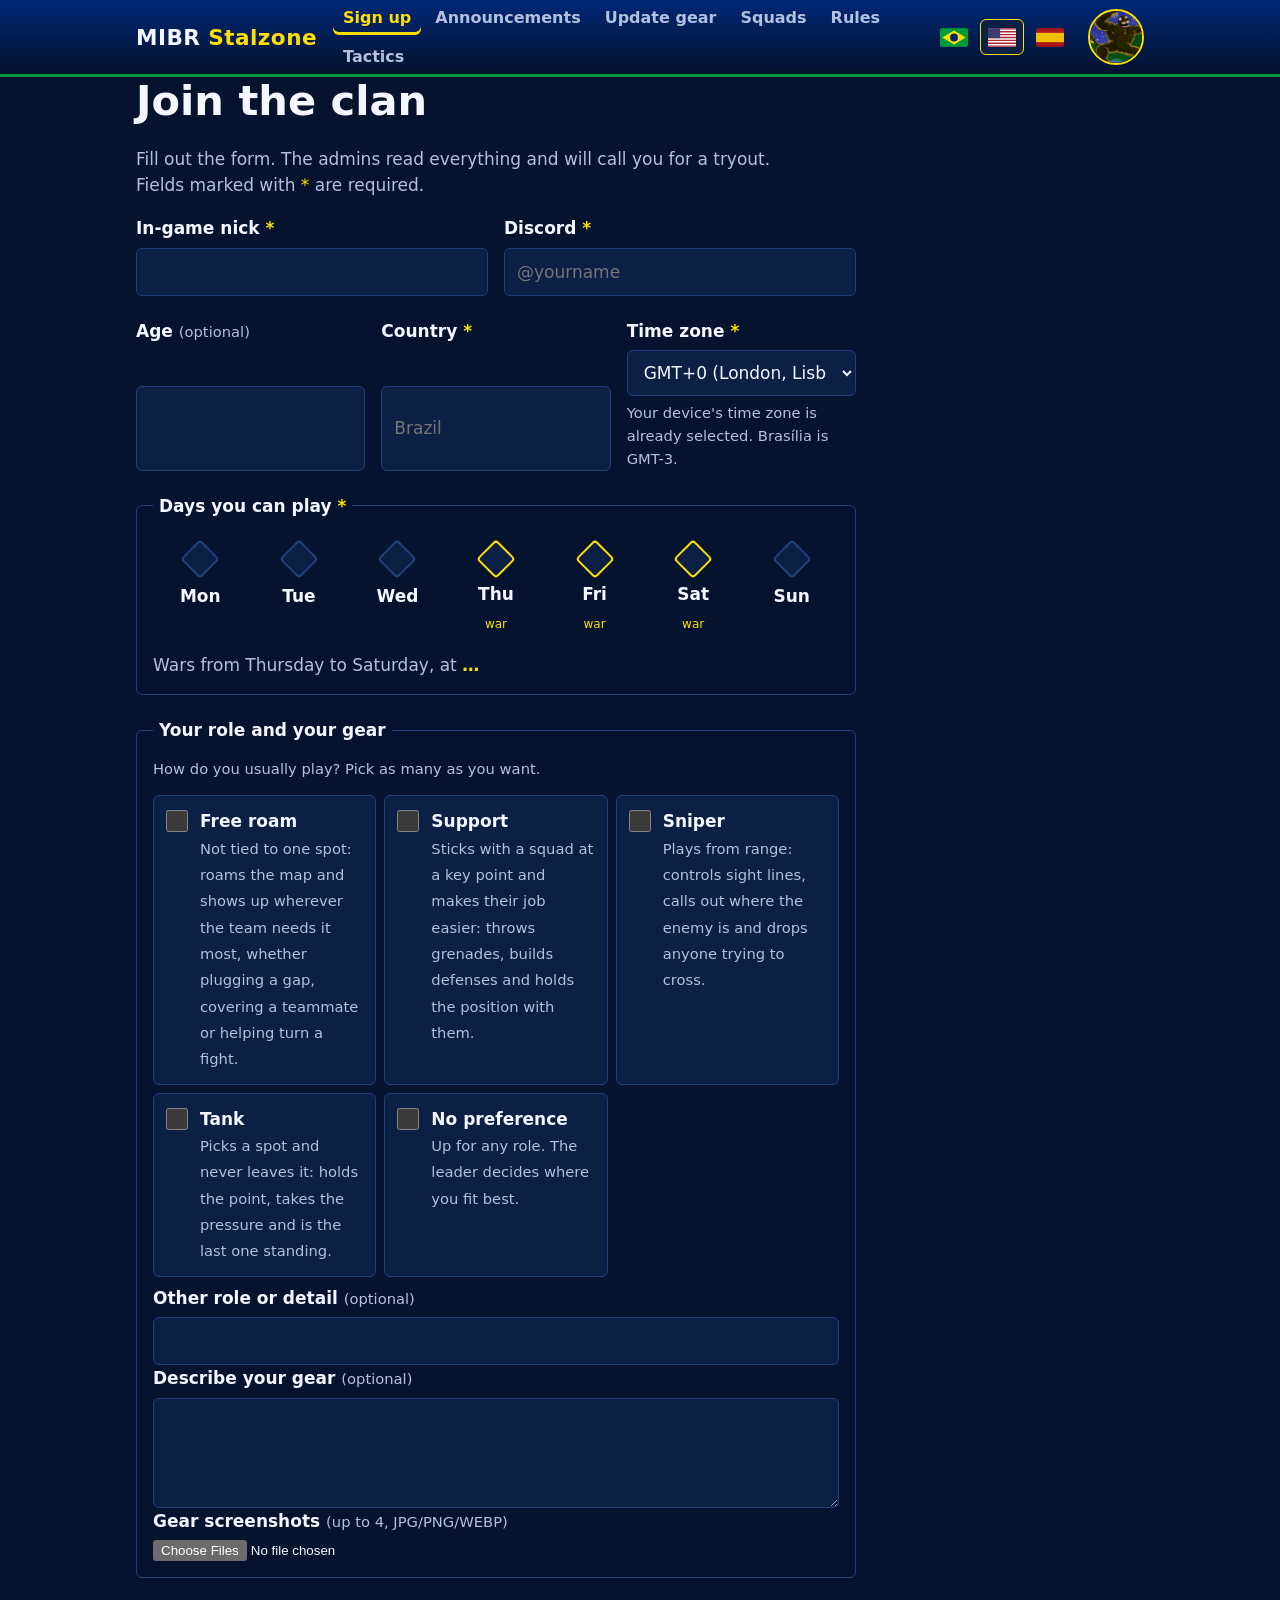
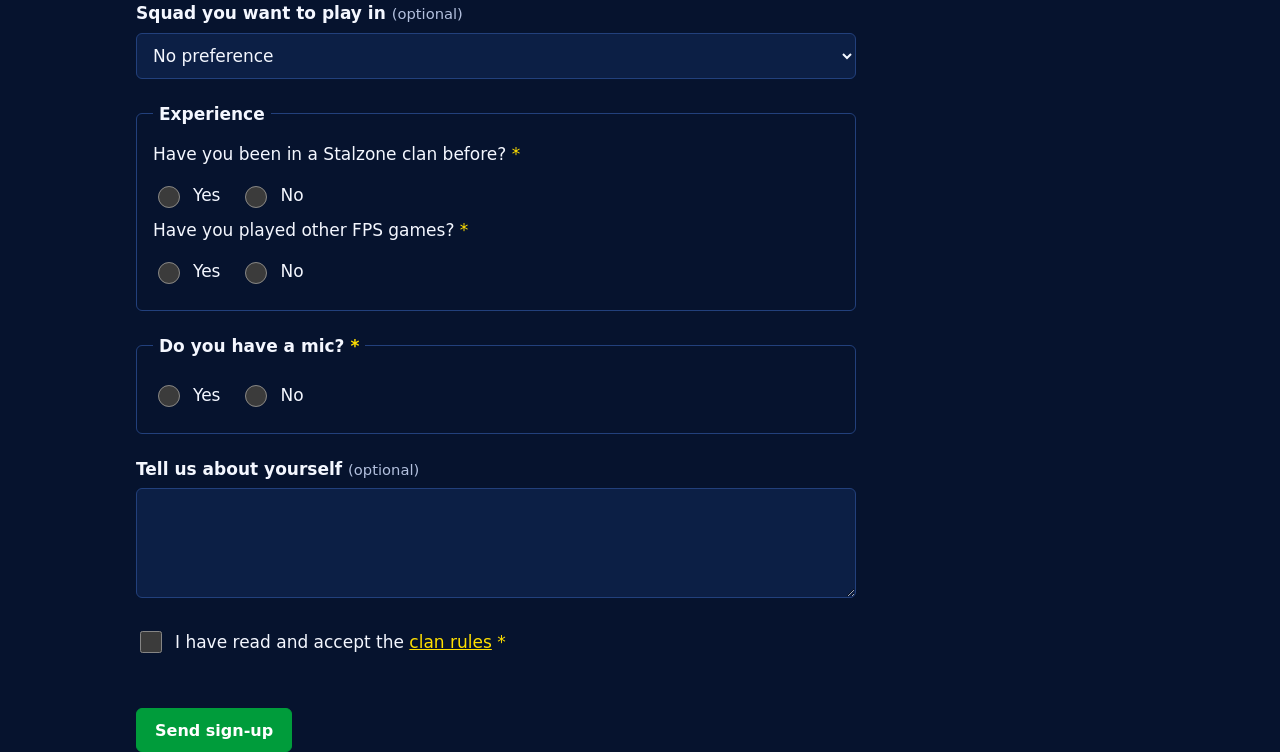
==== site/index.html @ ada72204 "MIBR-Stalzone Site Stalzone" ====
<!doctype html>
<html lang="pt-BR">
<head>
  <meta charset="utf-8">
  <meta name="viewport" content="width=device-width, initial-scale=1">
  <meta http-equiv="Content-Security-Policy" content="default-src 'self'; script-src 'self' https://challenges.cloudflare.com; frame-src https://challenges.cloudflare.com; connect-src 'self' https: http://localhost:8787; img-src 'self' blob: data: https: http://localhost:8787; style-src 'self' 'unsafe-inline' https://fonts.googleapis.com; font-src https://fonts.gstatic.com; object-src 'none'; base-uri 'self'; form-action 'self'">
  <title>Clã MIBR | Stalzone</title>
  <meta name="description" content="Registro, squads, regras e táticas do clã MIBR no Stalzone.">
  <link rel="icon" href="logo.png">
  <link rel="preconnect" href="https://fonts.googleapis.com">
  <link rel="preconnect" href="https://fonts.gstatic.com" crossorigin>
  <link rel="stylesheet" href="https://fonts.googleapis.com/css2?family=Barlow:wght@400;600&family=Chakra+Petch:wght@600;700&display=swap">
  <link rel="stylesheet" href="style.css">
  <script src="config.js"></script>
  <script src="i18n.js" defer></script>
  <script src="app.js" defer></script>
</head>
<body>
  <header class="top">
    <div class="wrap">
      <a class="brand" href="#registro">MIBR <span>Stalzone</span></a>
      <nav aria-label="Páginas">
        <a href="#registro">Registro</a>
        <a href="#avisos">Avisos</a>
        <a href="#gear">Atualizar gear</a>
        <a href="#squads">Squads</a>
        <a href="#regras">Regras</a>
        <a href="#taticas">Táticas</a>
      </nav>
      <div class="langs" role="group" aria-label="Idioma">
        <button type="button" data-lang="pt" aria-label="Português" title="Português"><svg viewBox="0 0 30 20" aria-hidden="true"><rect width="30" height="20" fill="#009C3B"/><path d="M15 2.5 27.5 10 15 17.5 2.5 10z" fill="#FFDF00"/><circle cx="15" cy="10" r="4.2" fill="#002776"/></svg></button>
        <button type="button" data-lang="en" aria-label="English" title="English"><svg viewBox="0 0 30 20" aria-hidden="true"><rect width="30" height="20" fill="#fff"/><path d="M0 0h30v1.54H0zm0 3.08h30v1.54H0zm0 3.08h30v1.54H0zm0 3.07h30v1.54H0zm0 3.08h30v1.54H0zm0 3.08h30v1.54H0zm0 3.07h30v1.54H0z" fill="#B22234"/><rect width="13" height="10.77" fill="#3C3B6E"/></svg></button>
        <button type="button" data-lang="es" aria-label="Español" title="Español"><svg viewBox="0 0 30 20" aria-hidden="true"><rect width="30" height="20" fill="#AA151B"/><rect y="5" width="30" height="10" fill="#F1BF00"/></svg></button>
      </div>
      <img class="logo" src="logo.png" alt="Logo do clã: gorila na bandeira do Brasil">
    </div>
  </header>

  <main class="wrap">
    <!-- REGISTRO -->
    <section id="registro" class="narrow" aria-labelledby="h-registro">
      <h1 id="h-registro" tabindex="-1">Entrar pro clã</h1>
      <p class="lead">Preencha a ficha. Os admins leem tudo e chamam você pro teste. Campos com <span class="req">*</span> são obrigatórios.</p>

      <form id="f-registro">
        <div class="row">
          <div class="field">
            <label for="r-nick">Nick no jogo <span class="req" aria-hidden="true">*</span></label>
            <input id="r-nick" name="nick" type="text" maxlength="32" required autocomplete="nickname">
          </div>
          <div class="field">
            <label for="r-discord">Discord <span class="req" aria-hidden="true">*</span></label>
            <input id="r-discord" name="discord" type="text" maxlength="40" required placeholder="@seunome" autocapitalize="none">
          </div>
        </div>
        <div class="row">
          <div class="field">
            <label for="r-idade">Idade <span class="hint">(opcional)</span></label>
            <input id="r-idade" name="idade" type="text" inputmode="numeric" pattern="[0-9]{2}" maxlength="2" title="Idade com 2 dígitos">
          </div>
          <div class="field">
            <label for="r-pais">País <span class="req" aria-hidden="true">*</span></label>
            <input id="r-pais" name="pais" type="text" maxlength="60" required placeholder="Brasil" autocomplete="country-name">
          </div>
          <div class="field">
            <label for="r-fuso">Fuso horário <span class="req" aria-hidden="true">*</span></label>
            <select id="r-fuso" name="fuso" required aria-describedby="r-fuso-hint"><option value="">Escolha</option></select>
            <span class="hint" id="r-fuso-hint">Já vem marcado o fuso do seu aparelho. Brasília é GMT-3.</span>
          </div>
        </div>

        <fieldset aria-describedby="r-dias-hint">
          <legend>Dias que pode jogar <span class="req" aria-hidden="true">*</span></legend>
          <div class="days">
            <label class="day"><input type="checkbox" name="dias" value="seg"><span class="gem" aria-hidden="true"></span>Seg<small></small></label>
            <label class="day"><input type="checkbox" name="dias" value="ter"><span class="gem" aria-hidden="true"></span>Ter<small></small></label>
            <label class="day"><input type="checkbox" name="dias" value="qua"><span class="gem" aria-hidden="true"></span>Qua<small></small></label>
            <label class="day war"><input type="checkbox" name="dias" value="qui"><span class="gem" aria-hidden="true"></span>Qui<small>guerra</small></label>
            <label class="day war"><input type="checkbox" name="dias" value="sex"><span class="gem" aria-hidden="true"></span>Sex<small>guerra</small></label>
            <label class="day war"><input type="checkbox" name="dias" value="sab"><span class="gem" aria-hidden="true"></span>Sáb<small>guerra</small></label>
            <label class="day"><input type="checkbox" name="dias" value="dom"><span class="gem" aria-hidden="true"></span>Dom<small></small></label>
          </div>
          <p class="war-time" id="r-dias-hint">Guerra de quinta a sábado, às <strong data-horario data-dyn>…</strong></p>
        </fieldset>

        <fieldset>
          <legend>Sua função e seu gear</legend>
          <p class="hint">Como você costuma jogar? Marque quantas quiser.</p>
          <div class="roles" id="r-playstyles"></div>
          <div class="field">
            <label for="r-playstyleOutro">Outra função ou detalhe <span class="hint">(opcional)</span></label>
            <input id="r-playstyleOutro" name="playstyleOutro" type="text" maxlength="100">
          </div>
          <div class="field">
            <label for="r-gear">Descreva seu gear <span class="hint">(opcional)</span></label>
            <textarea id="r-gear" name="gear" maxlength="1000"></textarea>
          </div>
          <div class="field">
            <label for="r-prints">Prints do gear <span class="hint">(até 4, JPG/PNG/WEBP)</span></label>
            <input id="r-prints" type="file" accept="image/jpeg,image/png,image/webp" multiple>
          </div>
          <div class="previews" aria-label="Prints escolhidos"></div>
        </fieldset>

        <div class="field">
          <label for="r-squad">Squad em que quer jogar <span class="hint">(opcional)</span></label>
          <select id="r-squad" name="squad" aria-describedby="r-rec" data-dyn></select>
          <p class="rec" id="r-rec" aria-live="polite"></p>
        </div>

        <fieldset>
          <legend>Experiência</legend>
          <div class="field">
            <span id="r-cla-q">Já foi de algum clã no Stalzone? <span class="req" aria-hidden="true">*</span></span>
            <div class="options" role="radiogroup" aria-labelledby="r-cla-q">
              <label class="check"><input type="radio" name="cla" value="sim" required data-toggle="r-cla-qual"> Sim</label>
              <label class="check"><input type="radio" name="cla" value="nao" data-toggle="r-cla-qual"> Não</label>
            </div>
          </div>
          <div class="field" id="r-cla-qual" hidden>
            <label for="r-claQual">Qual ou quais clãs, e por quanto tempo?</label>
            <input id="r-claQual" name="claQual" type="text" maxlength="200">
          </div>
          <div class="field">
            <span id="r-fps-q">Já jogou outro FPS? <span class="req" aria-hidden="true">*</span></span>
            <div class="options" role="radiogroup" aria-labelledby="r-fps-q">
              <label class="check"><input type="radio" name="fps" value="sim" required data-toggle="r-fps-qual"> Sim</label>
              <label class="check"><input type="radio" name="fps" value="nao" data-toggle="r-fps-qual"> Não</label>
            </div>
          </div>
          <div class="field" id="r-fps-qual" hidden>
            <label for="r-fpsQual">Qual ou quais, seu rank mais alto e por quanto tempo?</label>
            <input id="r-fpsQual" name="fpsQual" type="text" maxlength="200">
          </div>
        </fieldset>

        <fieldset>
          <legend>Tem microfone? <span class="req" aria-hidden="true">*</span></legend>
          <div class="options">
            <label class="check"><input type="radio" name="mic" value="sim" required> Sim</label>
            <label class="check"><input type="radio" name="mic" value="nao"> Não</label>
          </div>
        </fieldset>

        <div class="field">
          <label for="r-sobre">Fale sobre você <span class="hint">(opcional)</span></label>
          <textarea id="r-sobre" name="sobre" maxlength="1000"></textarea>
        </div>

        <label class="check"><input type="checkbox" name="regras" value="sim" required> <span>Li e aceito as <a href="#regras">regras do clã</a> <span class="req" aria-hidden="true">*</span></span></label>

        <div class="ts"></div>
        <div class="status" role="status" aria-live="polite"></div>
        <div class="actions"><button class="primary" type="submit">Enviar registro</button></div>
      </form>
    </section>

    <!-- AVISOS -->
    <section id="avisos" aria-labelledby="h-avisos" hidden>
      <h1 id="h-avisos" tabindex="-1">Avisos</h1>
      <div id="avisos-list" data-dyn><p class="muted">Carregando avisos…</p></div>
    </section>

    <!-- GEAR -->
    <section id="gear" class="narrow" aria-labelledby="h-gear" hidden>
      <h1 id="h-gear" tabindex="-1">Atualizar gear</h1>
      <p class="lead">Mandou gear novo? Ele entra no seu histórico com a data de hoje. Precisa ter feito o registro antes.</p>
      <form id="f-gear">
        <div class="field">
          <label for="g-nick">Nick no jogo <span class="req" aria-hidden="true">*</span></label>
          <input id="g-nick" name="nick" type="text" maxlength="32" required autocomplete="nickname">
        </div>
        <div class="field">
          <label for="g-gear">Gear atual</label>
          <textarea id="g-gear" name="gear" maxlength="1000"></textarea>
        </div>
        <div class="field">
          <label for="g-prints">Prints <span class="hint">(até 4, JPG/PNG/WEBP)</span></label>
          <input id="g-prints" type="file" accept="image/jpeg,image/png,image/webp" multiple>
        </div>
        <div class="previews" aria-label="Prints escolhidos"></div>
        <div class="ts"></div>
        <div class="status" role="status" aria-live="polite"></div>
        <div class="actions"><button class="primary" type="submit">Enviar gear</button></div>
      </form>
    </section>

    <!-- SQUADS -->
    <section id="squads" aria-labelledby="h-squads" hidden>
      <h1 id="h-squads" tabindex="-1">Squads</h1>
      <p class="lead">Viu um squad com a sua cara? Dê apply e o líder responde pelo painel.</p>
      <div class="grid" id="squads-list" data-dyn><p class="muted">Carregando squads…</p></div>

      <dialog id="d-apply" aria-labelledby="h-apply">
        <form id="f-apply">
          <h2 id="h-apply">Dar apply</h2>
          <input type="hidden" name="squad">
          <div class="field">
            <label for="a-nick">Nick no jogo <span class="req" aria-hidden="true">*</span></label>
            <input id="a-nick" name="nick" type="text" maxlength="32" required autocomplete="nickname">
          </div>
          <div class="field">
            <label for="a-msg">Mensagem curta</label>
            <textarea id="a-msg" name="msg" maxlength="300"></textarea>
          </div>
          <div class="ts"></div>
          <div class="status" role="status" aria-live="polite"></div>
          <div class="actions">
            <button class="primary" type="submit">Enviar apply</button>
            <button type="button" data-close>Cancelar</button>
          </div>
        </form>
      </dialog>
    </section>

    <!-- REGRAS -->
    <section id="regras" class="narrow" aria-labelledby="h-regras" hidden>
      <h1 id="h-regras" tabindex="-1">Regras do clã</h1>
      <div id="regras-texto" class="pre" data-dyn>Carregando…</div>
    </section>

    <!-- TÁTICAS -->
    <section id="taticas" aria-labelledby="h-taticas" hidden>
      <h1 id="h-taticas" tabindex="-1">Táticas</h1>
      <div id="taticas-list" data-dyn><p class="muted">Carregando táticas…</p></div>
    </section>
  </main>
</body>
</html>
---- site/style.css ----
/* Cores do Brasil num fundo azul-noite. O losango da bandeira é a forma da casa. */
:root {
  --bg: #06132e;
  --panel: #0c1f45;
  --panel-2: #10295a;
  --line: #22407c;
  --text: #f4f7ff;
  --muted: #b3c0de;
  --green: #009c3b;
  --green-text: #3ddc78; /* verde mais claro pra texto em fundo escuro (contraste) */
  --yellow: #ffdf00;
  --blue: #002776;
  --danger: #ff7a7a;
  --radius: 6px;
  --display: 'Chakra Petch', system-ui, sans-serif;
  --body: 'Barlow', system-ui, sans-serif;
}
* { box-sizing: border-box; }
[hidden] { display: none !important; } /* senão .field { display: grid } mostra campo escondido */
html { color-scheme: dark; }
body {
  margin: 0;
  background: var(--bg);
  color: var(--text);
  font: 400 1.0625rem/1.55 var(--body);
}
h1, h2, h3 { font-family: var(--display); line-height: 1.15; margin: 0 0 .5em; }
h1 { font-size: clamp(1.8rem, 5vw, 2.6rem); }
h2 { font-size: 1.5rem; }
h3 { font-size: 1.15rem; }
p { margin: 0 0 1em; }
a { color: var(--yellow); }
img { max-width: 100%; }
:focus-visible { outline: 3px solid var(--yellow); outline-offset: 2px; }
.sr-only { position: absolute; width: 1px; height: 1px; overflow: hidden; clip: rect(0 0 0 0); white-space: nowrap; }
.muted { color: var(--muted); }
.wrap { max-width: 1040px; margin: 0 auto; padding: 0 16px; }
.narrow { max-width: 720px; }

/* ---- topo ---- */
.top {
  border-bottom: 3px solid var(--green);
  background: linear-gradient(var(--blue), var(--bg));
}
.top .wrap { display: flex; align-items: center; gap: 16px; min-height: 72px; flex-wrap: wrap; }
.brand { font: 700 1.35rem var(--display); color: var(--text); text-decoration: none; letter-spacing: .02em; }
.brand span { color: var(--yellow); }
.top nav { display: flex; gap: 4px; flex-wrap: wrap; flex: 1; }
.top nav a {
  color: var(--muted); text-decoration: none; font: 600 1rem var(--display);
  padding: 8px 10px; border-radius: var(--radius);
}
.top nav a:hover { color: var(--text); background: var(--panel); }
.top nav a[aria-current='page'] { color: var(--yellow); box-shadow: inset 0 -3px 0 var(--yellow); }
.logo { width: 56px; height: 56px; object-fit: cover; border-radius: 50%; border: 2px solid var(--yellow); margin-left: auto; }
@media (max-width: 640px) {
  .top .wrap { padding-top: 10px; padding-bottom: 6px; }
  .top nav { order: 3; flex-basis: 100%; }
  .top nav a { white-space: nowrap; padding: 6px 8px; }
  .logo { width: 44px; height: 44px; }
}

main { padding: 32px 0 64px; }
section[hidden] { display: none; }
.lead { color: var(--muted); max-width: 60ch; }

/* ---- formulários ---- */
form { display: grid; gap: 22px; }
.field { display: grid; gap: 6px; }
label, legend { font-weight: 600; }
.hint { font-size: .92rem; color: var(--muted); font-weight: 400; }
.req { color: var(--yellow); }
input[type=text], input[type=number], input[type=password], input[type=date], input[type=search], select, textarea {
  width: 100%; font: inherit; color: var(--text);
  background: var(--panel); border: 1px solid var(--line); border-radius: var(--radius);
  padding: 10px 12px; min-height: 46px;
}
textarea { min-height: 110px; resize: vertical; }
input:focus-visible, select:focus-visible, textarea:focus-visible { border-color: var(--yellow); }
fieldset { border: 1px solid var(--line); border-radius: var(--radius); padding: 14px 16px 16px; margin: 0; min-width: 0; }
legend { padding: 0 6px; }
.row { display: grid; gap: 16px; grid-template-columns: repeat(auto-fit, minmax(200px, 1fr)); }
.check { display: flex; align-items: center; gap: 10px; font-weight: 400; min-height: 44px; }
.check input { width: 22px; height: 22px; accent-color: var(--green); flex: none; }
.options { display: flex; flex-wrap: wrap; gap: 4px 20px; }

/* dias: losangos; qui/sex/sáb em amarelo como dias de guerra */
.days { display: grid; grid-template-columns: repeat(7, 1fr); gap: 4px; }
.day { position: relative; display: grid; justify-items: center; gap: 8px; padding: 12px 0 6px; cursor: pointer; font-weight: 600; }
.day input { position: absolute; opacity: 0; inset: 0; margin: 0; cursor: pointer; width: 100%; height: 100%; }
.day .gem {
  width: 28px; height: 28px; transform: rotate(45deg);
  border: 2px solid var(--line); background: var(--panel); border-radius: 4px;
  transition: background .15s, border-color .15s;
}
.day.war .gem { border-color: var(--yellow); }
.day input:checked + .gem { background: var(--green); border-color: var(--green-text); }
.day.war input:checked + .gem { background: var(--yellow); border-color: var(--yellow); }
.day input:focus-visible + .gem { outline: 3px solid var(--yellow); outline-offset: 4px; }
.day small { font-weight: 400; font-size: .75rem; color: var(--yellow); min-height: 1.2em; }
.war-time { margin: 12px 0 0; color: var(--muted); }
.war-time strong { color: var(--yellow); font-family: var(--display); }

/* funções: cartões clicáveis com a descrição embaixo do nome */
.roles { display: grid; gap: 8px; grid-template-columns: repeat(auto-fit, minmax(220px, 1fr)); margin-bottom: 8px; }
.role { display: flex; gap: 12px; align-items: flex-start; padding: 12px; border: 1px solid var(--line); border-radius: var(--radius); background: var(--panel); cursor: pointer; font-weight: 400; }
.role input { width: 22px; height: 22px; margin: 2px 0 0; accent-color: var(--green); flex: none; }
.role strong { display: block; font-family: var(--display); }
.role:has(input:checked) { border-color: var(--green-text); background: var(--panel-2); }
.role:has(input:focus-visible) { outline: 3px solid var(--yellow); outline-offset: 2px; }
.rec { margin: 0; color: var(--green-text); font-size: .95rem; }
.rec:empty { display: none; }

/* prints */
.previews { display: grid; grid-template-columns: repeat(auto-fill, minmax(110px, 1fr)); gap: 10px; }
.previews:empty { display: none; }
.previews figure { margin: 0; position: relative; }
.previews img { width: 100%; aspect-ratio: 1; object-fit: cover; border-radius: var(--radius); border: 1px solid var(--line); display: block; }
.previews figcaption { font-size: .8rem; color: var(--muted); }
.previews button { position: absolute; top: 4px; right: 4px; min-height: 32px; padding: 2px 10px; }

/* botões */
button, .btn {
  font: 600 1rem var(--display); cursor: pointer; border-radius: var(--radius);
  border: 1px solid var(--line); background: var(--panel-2); color: var(--text);
  padding: 10px 18px; min-height: 44px; text-decoration: none; display: inline-flex; align-items: center; justify-content: center;
}
button:hover { border-color: var(--muted); }
button.primary { background: var(--green); border-color: var(--green); color: #fff; }
button.primary:hover { background: #00b445; }
button.danger { color: var(--danger); }
button:disabled { opacity: .6; cursor: wait; }
.actions { display: flex; gap: 10px; flex-wrap: wrap; align-items: center; }

.status { padding: 12px 14px; border-radius: var(--radius); border-left: 4px solid var(--green); background: var(--panel); }
.status.bad { border-color: var(--danger); }
.status:empty { display: none; }

/* cartões (squads, posts) */
.grid { display: grid; gap: 16px; grid-template-columns: repeat(auto-fill, minmax(280px, 1fr)); }
.card { background: var(--panel); border: 1px solid var(--line); border-radius: var(--radius); padding: 18px; display: grid; gap: 10px; align-content: start; }
.card h2, .card h3 { margin: 0; font-size: 1.2rem; }
.meta { color: var(--muted); font-size: .95rem; margin: 0; }
.count { font: 700 1.9rem var(--display); color: var(--green-text); line-height: 1; }
.nicks { display: flex; flex-wrap: wrap; gap: 6px; margin: 0; padding: 0; list-style: none; }
.nicks li { background: var(--panel-2); border-radius: 999px; padding: 2px 10px; font-size: .92rem; }
.pre { white-space: pre-wrap; overflow-wrap: anywhere; }
.post { border-bottom: 1px solid var(--line); padding: 24px 0; max-width: 72ch; }
.post .imgs { display: grid; gap: 10px; grid-template-columns: repeat(auto-fill, minmax(220px, 1fr)); margin-top: 12px; }
.post .imgs img { border-radius: var(--radius); border: 1px solid var(--line); width: 100%; display: block; }

dialog { background: var(--panel); color: var(--text); border: 1px solid var(--line); border-radius: var(--radius); padding: 24px; width: min(560px, calc(100vw - 32px)); max-height: calc(100vh - 32px); }
dialog.wide { width: min(900px, calc(100vw - 32px)); }
dialog::backdrop { background: rgba(2, 8, 22, .75); }

@media (prefers-reduced-motion: reduce) { * { transition: none !important; } }

/* ---- painel ---- */
#tab h2 { margin-top: 32px; }
.tabs { display: flex; flex-wrap: wrap; gap: 4px; border-bottom: 1px solid var(--line); margin-bottom: 24px; }
.tabs button { background: none; border: 0; border-radius: var(--radius) var(--radius) 0 0; color: var(--muted); }
.tabs button[aria-current='true'] { color: var(--yellow); box-shadow: inset 0 -3px 0 var(--yellow); }
table { width: 100%; border-collapse: collapse; font-size: .97rem; }
th, td { text-align: left; padding: 10px 8px; border-bottom: 1px solid var(--line); vertical-align: top; }
th { font-family: var(--display); color: var(--muted); font-weight: 600; }
.table-wrap { overflow-x: auto; }
.filters { display: grid; gap: 10px; grid-template-columns: repeat(auto-fit, minmax(150px, 1fr)); margin-bottom: 16px; }
.low { color: var(--danger); font-weight: 600; }
.pill { display: inline-block; padding: 1px 9px; border-radius: 999px; background: var(--panel-2); font-size: .85rem; }
.pill.vai { background: var(--green); }
.pill.talvez { background: #6b5a00; }
.pill.nao { background: #6b1f1f; }
.linkish { background: none; border: 0; padding: 0; min-height: 0; color: var(--yellow); text-decoration: underline; font: inherit; text-align: left; }
.att-row { display: grid; gap: 8px; grid-template-columns: minmax(120px, 1fr) auto; align-items: center; padding: 10px 0; border-bottom: 1px solid var(--line); }
.att-row fieldset { border: 0; padding: 0; }
.att-row .just, .att-row .obs, .att-row .obs-add { grid-column: 1 / -1; }
.obs { margin: 0; padding-left: 18px; color: var(--yellow); }
.obs:empty { display: none; }
.obs li { margin: 2px 0; }
.obs-add { display: grid; grid-template-columns: 130px 1fr auto; gap: 8px; }
@media (max-width: 640px) { .obs-add { grid-template-columns: 1fr auto; } .obs-add select { grid-column: 1 / -1; } }
@media (max-width: 640px) { .att-row { grid-template-columns: 1fr; } }
.thumbs { display: flex; flex-wrap: wrap; gap: 8px; }
.thumbs img { width: 120px; height: 90px; object-fit: cover; border-radius: var(--radius); border: 1px solid var(--line); }
.vagas { list-style: none; margin: 0; padding: 0; display: grid; gap: 6px; }
.vagas li { display: flex; justify-content: space-between; align-items: center; gap: 8px; }
.vagas select { width: auto; min-height: 38px; padding: 4px 8px; }

/* bandeiras de idioma (só no site público) */
.langs { display: flex; gap: 4px; margin-left: auto; }
.langs + .logo { margin-left: 0; }
.langs button { min-height: 36px; min-width: 44px; padding: 4px 6px; background: transparent; border-color: transparent; }
.langs button[aria-pressed='true'] { border-color: var(--yellow); background: var(--panel); }
.langs svg { width: 28px; height: 19px; display: block; border-radius: 2px; }
@media (max-width: 640px) {
  .top .wrap { gap: 8px; }
  .brand { font-size: 1.15rem; }
  .langs { gap: 2px; }
  .langs button { min-width: 36px; padding: 3px; }
  .langs svg { width: 24px; height: 16px; }
}
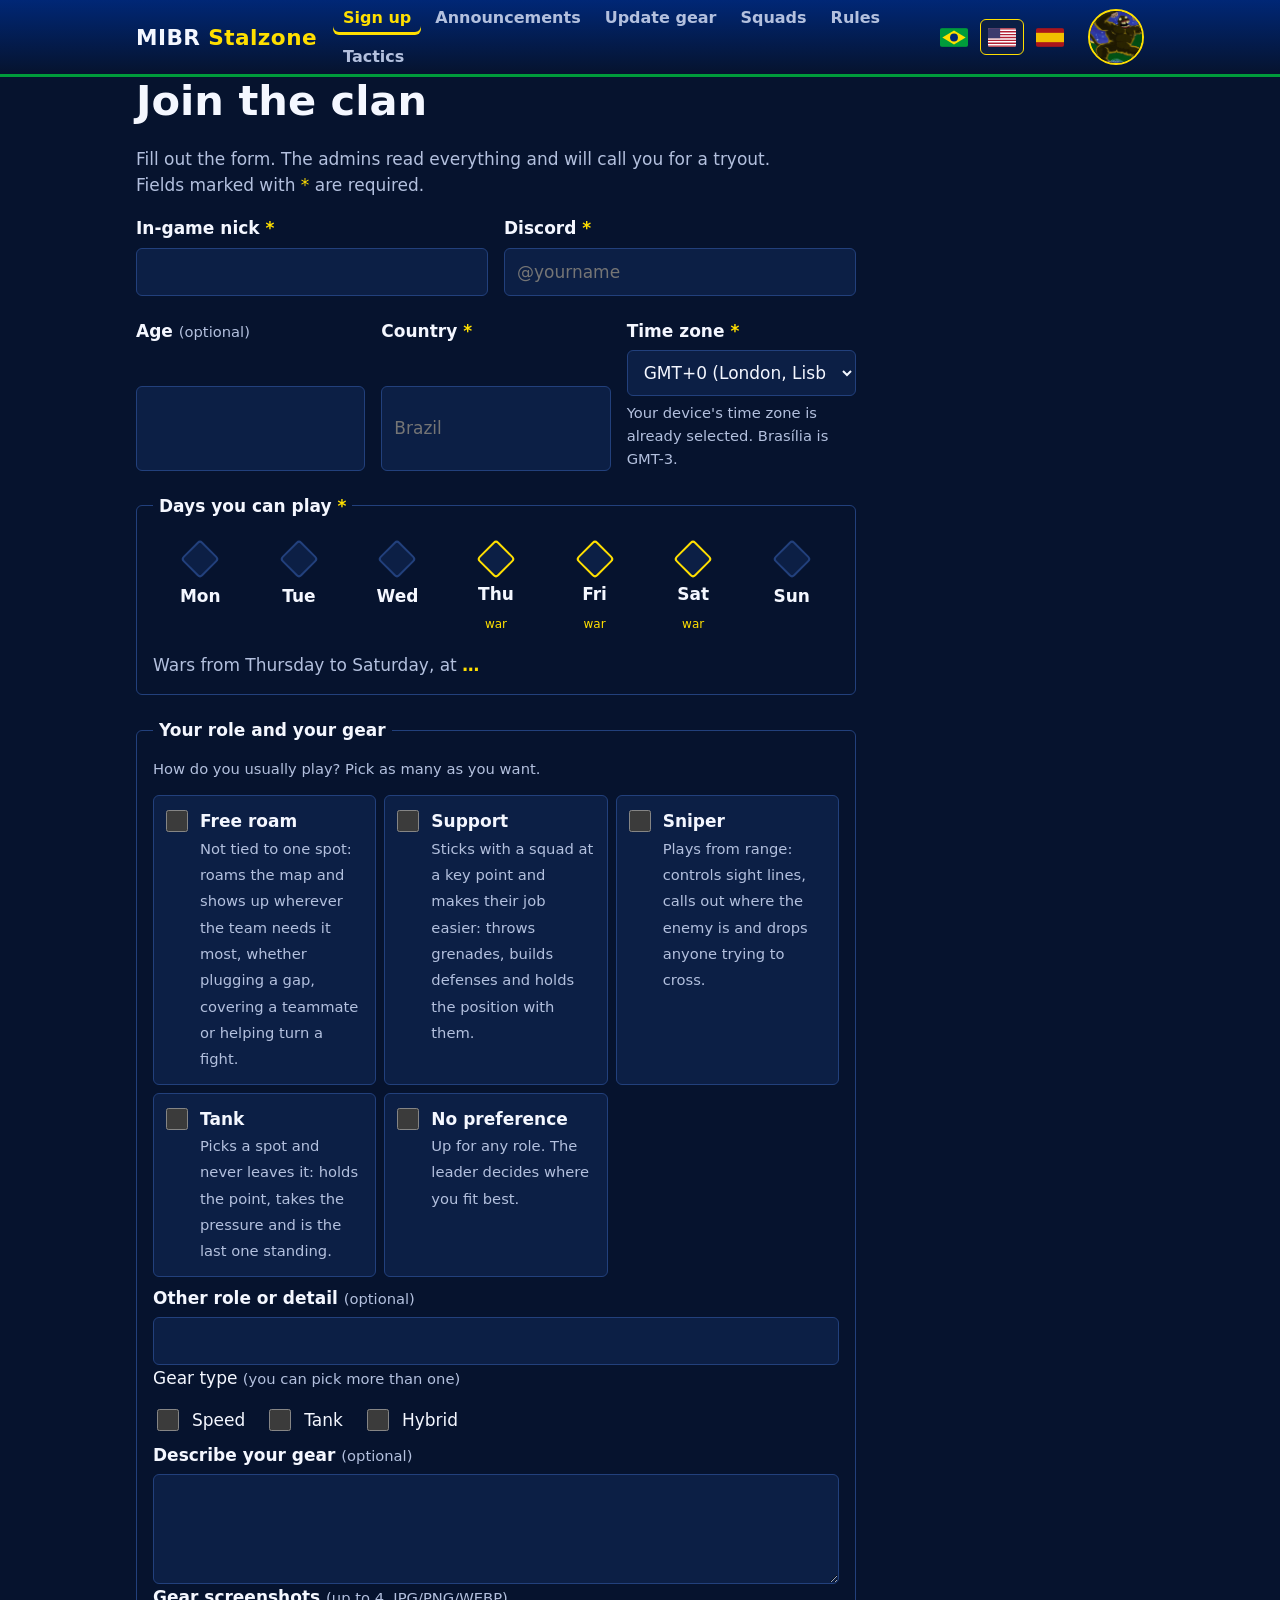
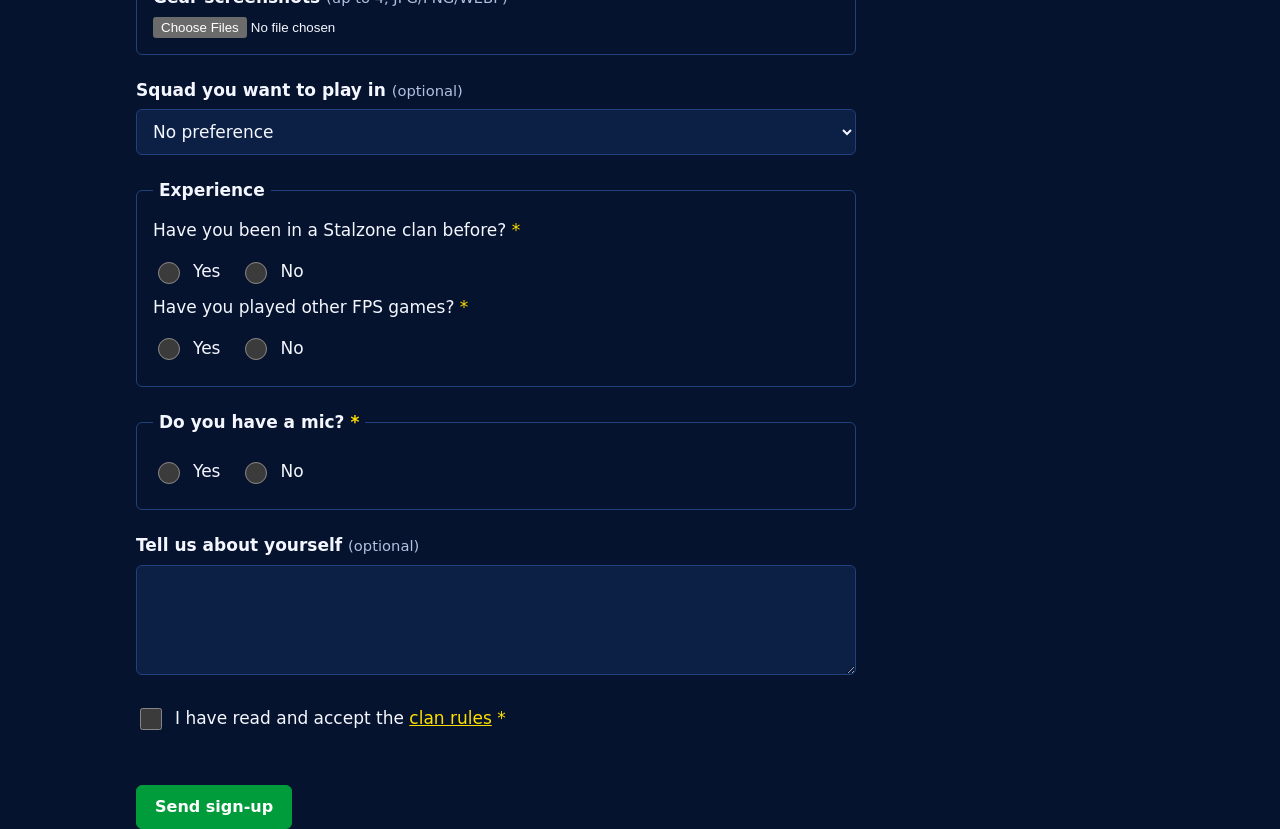
==== commit 1a523315: "Update" ====
--- a/site/index.html
+++ b/site/index.html
@@ -92,6 +92,10 @@
             <input id="r-playstyleOutro" name="playstyleOutro" type="text" maxlength="100">
           </div>
           <div class="field">
+            <span id="r-gt-q">Tipo de gear <span class="hint">(pode marcar mais de um)</span></span>
+            <div class="options" role="group" aria-labelledby="r-gt-q" data-gear-tipos></div>
+          </div>
+          <div class="field">
             <label for="r-gear">Descreva seu gear <span class="hint">(opcional)</span></label>
             <textarea id="r-gear" name="gear" maxlength="1000"></textarea>
           </div>
@@ -171,6 +175,10 @@
           <input id="g-nick" name="nick" type="text" maxlength="32" required autocomplete="nickname">
         </div>
         <div class="field">
+          <span id="g-gt-q">Tipo de gear <span class="hint">(pode marcar mais de um)</span></span>
+          <div class="options" role="group" aria-labelledby="g-gt-q" data-gear-tipos></div>
+        </div>
+        <div class="field">
           <label for="g-gear">Gear atual</label>
           <textarea id="g-gear" name="gear" maxlength="1000"></textarea>
         </div>
--- a/site/style.css
+++ b/site/style.css
@@ -199,3 +199,25 @@
   .langs button { min-width: 36px; padding: 3px; }
   .langs svg { width: 24px; height: 16px; }
 }
+/* o que o squad procura, no topo do card */
+.procura { background: var(--panel-2); border-left: 3px solid var(--yellow); border-radius: var(--radius); padding: 8px 10px; display: grid; gap: 2px; }
+.procura p { margin: 0; color: var(--yellow); font-weight: 600; font-size: .95rem; }
+
+/* seletor de período, builds e tabela de KDA */
+.periodo { display: flex; flex-wrap: wrap; gap: 10px 16px; align-items: end; margin-bottom: 12px; }
+.periodo .field { min-width: 170px; }
+.builds { display: grid; gap: 8px; grid-template-columns: repeat(auto-fit, minmax(170px, 1fr)); }
+.build { display: flex; align-items: center; gap: 8px; }
+.build input[type=number] { width: 80px; min-height: 40px; }
+.modos { display: grid; gap: 8px; grid-template-columns: repeat(auto-fit, minmax(120px, 1fr)); }
+.kda-edit input, .kda-edit select { min-height: 38px; padding: 6px 8px; }
+.kda-edit input[type=number] { width: 72px; }
+.kda-edit td { vertical-align: middle; }
+details { margin: 6px 0; }
+summary { cursor: pointer; padding: 6px 0; }
+.kda-edit input[data-f=nick] { min-width: 120px; }
+.kda-edit select { min-width: 140px; }
+.ordem { display: flex; flex-wrap: wrap; gap: 6px; align-items: center; margin: 8px 0 4px; }
+.ordem button { min-height: 38px; padding: 6px 12px; }
+.ordem button[aria-pressed=true] { border-color: var(--yellow); color: var(--yellow); }
+.pill.inativo { background: #6b1f1f; }
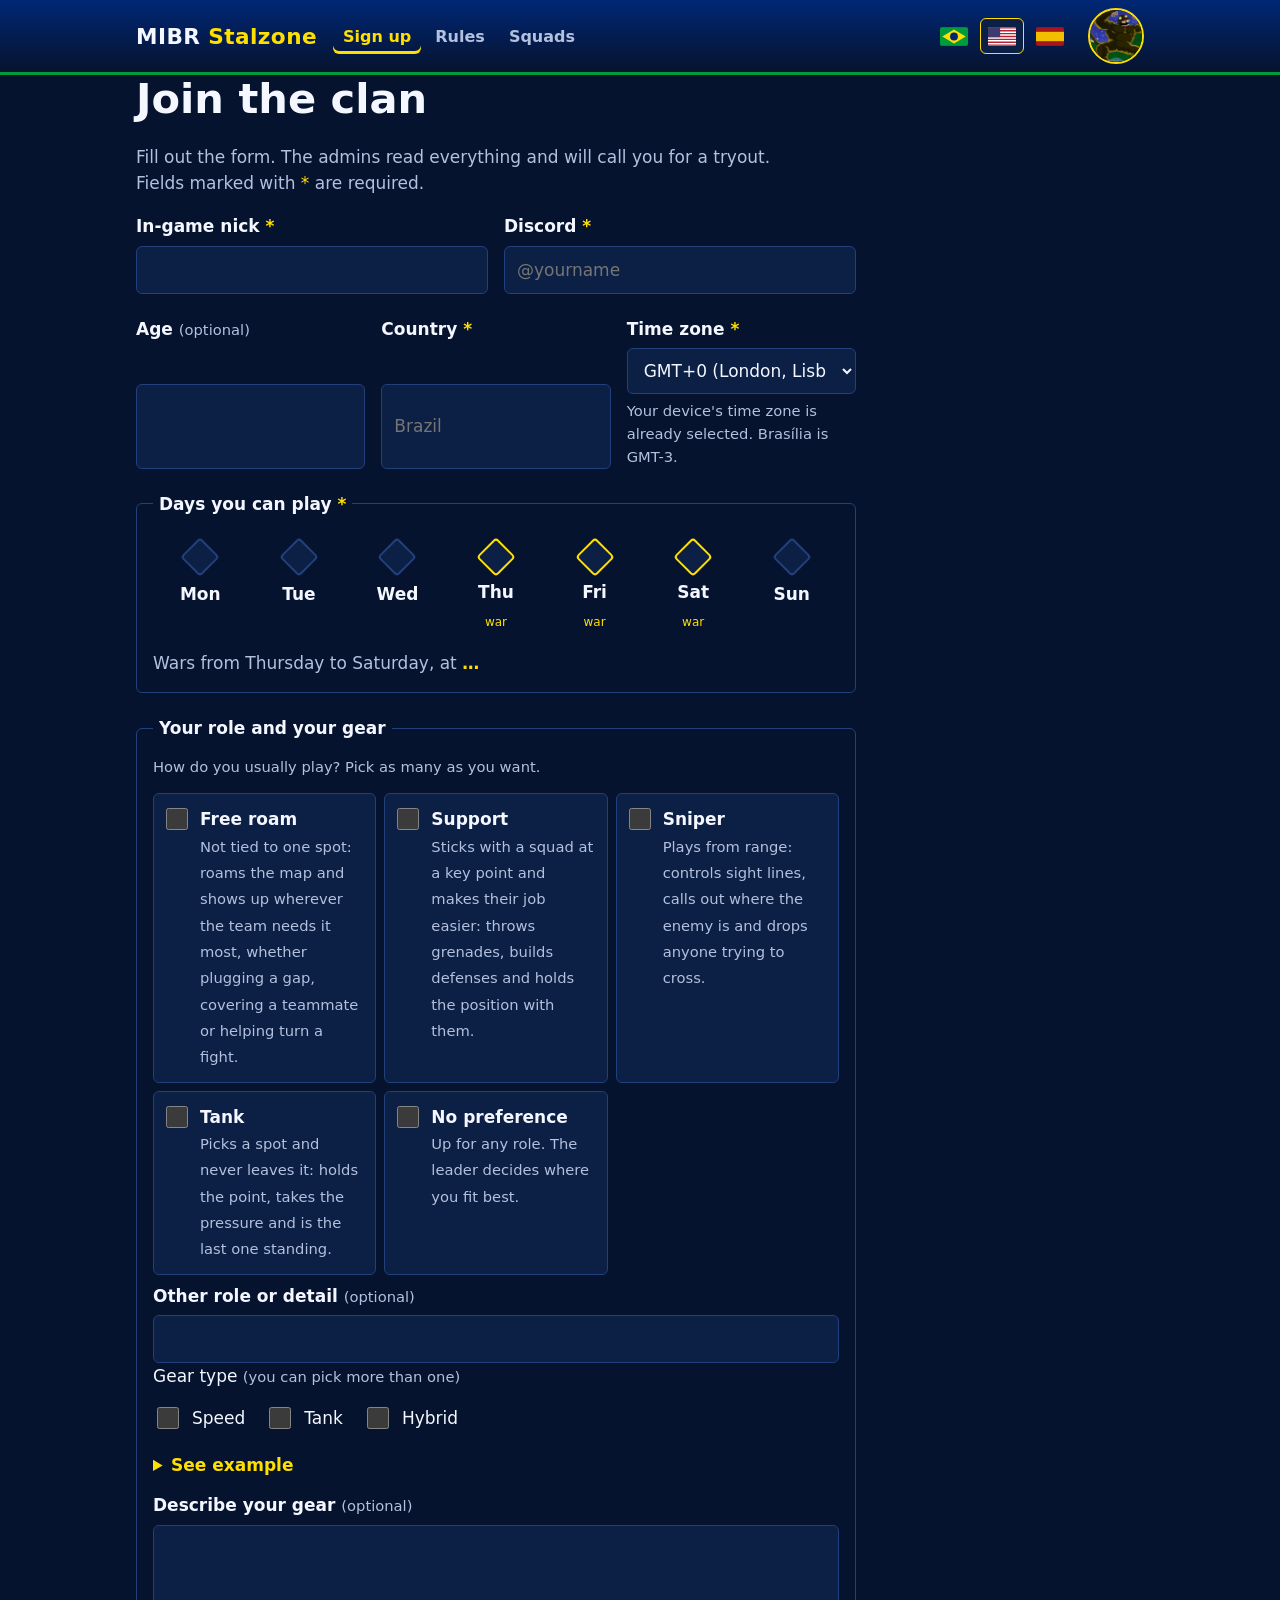
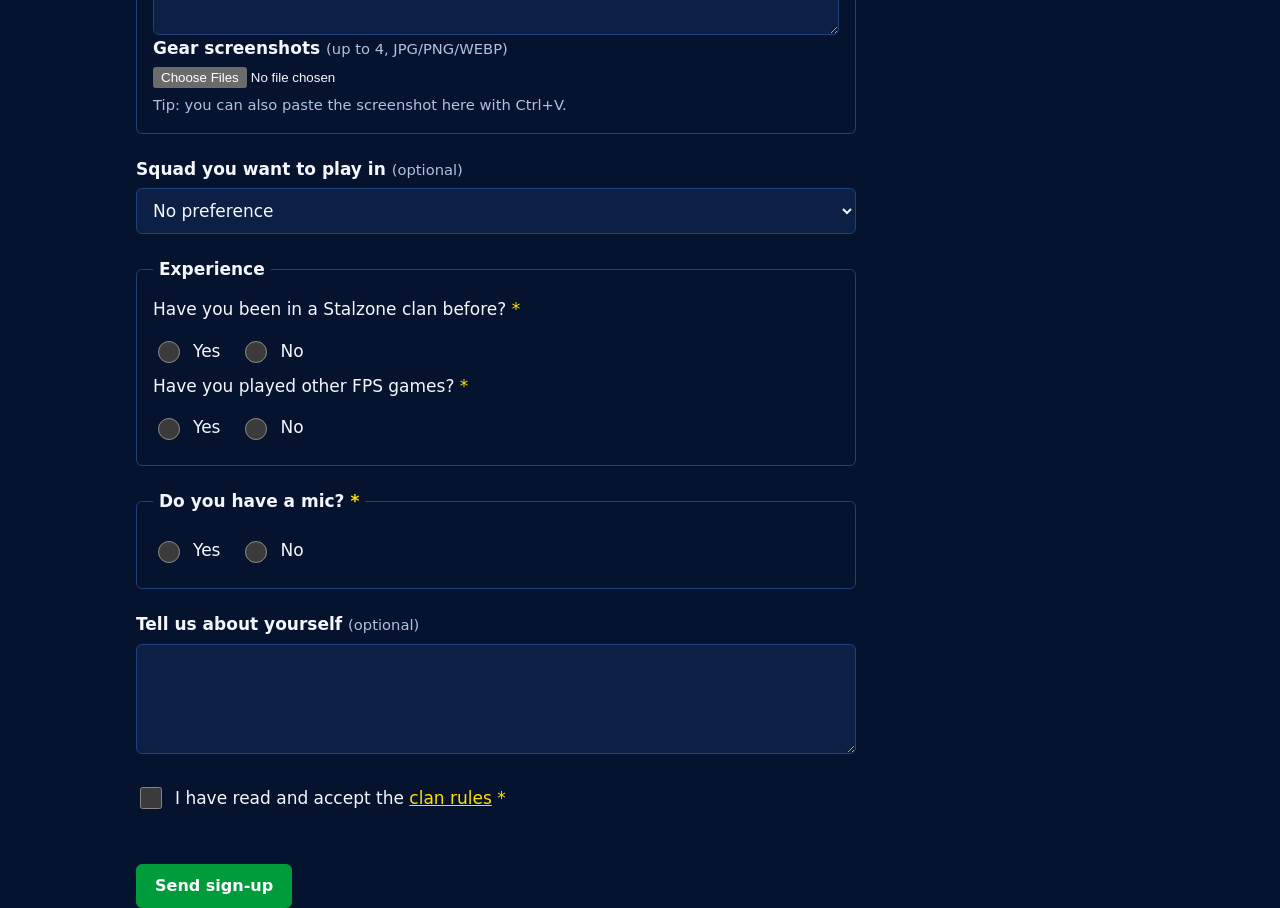
==== commit 834dbcb0: "Update" ====
--- a/site/index.html
+++ b/site/index.html
@@ -14,18 +14,21 @@
   <script src="config.js"></script>
   <script src="i18n.js" defer></script>
   <script src="app.js" defer></script>
+  <script src="membro.js" defer></script>
 </head>
 <body>
   <header class="top">
     <div class="wrap">
       <a class="brand" href="#registro">MIBR <span>Stalzone</span></a>
       <nav aria-label="Páginas">
-        <a href="#registro">Registro</a>
-        <a href="#avisos">Avisos</a>
-        <a href="#gear">Atualizar gear</a>
+        <a href="#registro" data-so="visitante">Registro</a>
+        <a href="#regras">Regras</a>
         <a href="#squads">Squads</a>
-        <a href="#regras">Regras</a>
-        <a href="#taticas">Táticas</a>
+        <a href="#avisos" data-so="membro" hidden>Avisos</a>
+        <a href="#taticas" data-so="membro" hidden>Táticas</a>
+        <a href="#membros" data-so="membro" hidden>Membros</a>
+        <a href="#ranking" data-so="membro" hidden>Ranking</a>
+        <a href="#meu" data-so="logado" hidden>Meu registro</a>
       </nav>
       <div class="langs" role="group" aria-label="Idioma">
         <button type="button" data-lang="pt" aria-label="Português" title="Português"><svg viewBox="0 0 30 20" aria-hidden="true"><rect width="30" height="20" fill="#009C3B"/><path d="M15 2.5 27.5 10 15 17.5 2.5 10z" fill="#FFDF00"/><circle cx="15" cy="10" r="4.2" fill="#002776"/></svg></button>
@@ -38,7 +41,7 @@
 
   <main class="wrap">
     <!-- REGISTRO -->
-    <section id="registro" class="narrow" aria-labelledby="h-registro">
+    <section id="registro" class="narrow" aria-labelledby="h-registro" data-so="visitante">
       <h1 id="h-registro" tabindex="-1">Entrar pro clã</h1>
       <p class="lead">Preencha a ficha. Os admins leem tudo e chamam você pro teste. Campos com <span class="req">*</span> são obrigatórios.</p>
 
@@ -95,6 +98,17 @@
             <span id="r-gt-q">Tipo de gear <span class="hint">(pode marcar mais de um)</span></span>
             <div class="options" role="group" aria-labelledby="r-gt-q" data-gear-tipos></div>
           </div>
+          <details class="exemplo">
+            <summary>Ver exemplo</summary>
+            <p class="hint">Um jeito bom de descrever o gear (copie e troque pelos seus itens):</p>
+            <pre>Primary Gun: KS-23 +15
+Secondary Gun(s): Honey Badger +15, SR-3M +13
+Melee: Katana
+Armor(s): Punisher +15, Raps +15, Centurion +15
+Build(s): Speed (Main), Speed (Secondary)
+Prints: (adicione as prints)</pre>
+            <div class="thumbs"><a href="exemplo-gear-1.png" target="_blank" rel="noopener"><img src="exemplo-gear-1.png" alt="Exemplo de print: tela de gear do jogo com armadura, mochila e arma" loading="lazy"></a><a href="exemplo-gear-2.png" target="_blank" rel="noopener"><img src="exemplo-gear-2.png" alt="Exemplo de print: build da Stalzone Wiki com artefatos e resultado" loading="lazy"></a></div>
+          </details>
           <div class="field">
             <label for="r-gear">Descreva seu gear <span class="hint">(opcional)</span></label>
             <textarea id="r-gear" name="gear" maxlength="1000"></textarea>
@@ -160,37 +174,29 @@
     </section>
 
     <!-- AVISOS -->
-    <section id="avisos" aria-labelledby="h-avisos" hidden>
+    <section id="avisos" aria-labelledby="h-avisos" hidden data-so="membro">
       <h1 id="h-avisos" tabindex="-1">Avisos</h1>
       <div id="avisos-list" data-dyn><p class="muted">Carregando avisos…</p></div>
     </section>
 
-    <!-- GEAR -->
-    <section id="gear" class="narrow" aria-labelledby="h-gear" hidden>
-      <h1 id="h-gear" tabindex="-1">Atualizar gear</h1>
-      <p class="lead">Mandou gear novo? Ele entra no seu histórico com a data de hoje. Precisa ter feito o registro antes.</p>
-      <form id="f-gear">
-        <div class="field">
-          <label for="g-nick">Nick no jogo <span class="req" aria-hidden="true">*</span></label>
-          <input id="g-nick" name="nick" type="text" maxlength="32" required autocomplete="nickname">
-        </div>
-        <div class="field">
-          <span id="g-gt-q">Tipo de gear <span class="hint">(pode marcar mais de um)</span></span>
-          <div class="options" role="group" aria-labelledby="g-gt-q" data-gear-tipos></div>
-        </div>
-        <div class="field">
-          <label for="g-gear">Gear atual</label>
-          <textarea id="g-gear" name="gear" maxlength="1000"></textarea>
-        </div>
-        <div class="field">
-          <label for="g-prints">Prints <span class="hint">(até 4, JPG/PNG/WEBP)</span></label>
-          <input id="g-prints" type="file" accept="image/jpeg,image/png,image/webp" multiple>
-        </div>
-        <div class="previews" aria-label="Prints escolhidos"></div>
-        <div class="ts"></div>
-        <div class="status" role="status" aria-live="polite"></div>
-        <div class="actions"><button class="primary" type="submit">Enviar gear</button></div>
-      </form>
+    <!-- MEU REGISTRO (montado pelo membro.js) -->
+    <section id="meu" class="narrow" aria-labelledby="h-meu" hidden data-so="logado">
+      <h1 id="h-meu" tabindex="-1">Meu registro</h1>
+      <div id="meu-box" data-dyn></div>
+    </section>
+
+    <!-- MEMBROS, RANKING E PERFIL (só membro aprovado) -->
+    <section id="membros" aria-labelledby="h-membros" hidden data-so="membro">
+      <h1 id="h-membros" tabindex="-1">Membros</h1>
+      <div id="membros-box" data-dyn></div>
+    </section>
+    <section id="ranking" aria-labelledby="h-ranking" hidden data-so="membro">
+      <h1 id="h-ranking" tabindex="-1">Ranking de KDA</h1>
+      <div id="ranking-box" data-dyn></div>
+    </section>
+    <section id="perfil" class="narrow" aria-labelledby="h-perfil" hidden data-so="membro">
+      <h1 id="h-perfil" tabindex="-1">Perfil</h1>
+      <div id="perfil-box" data-dyn></div>
     </section>
 
     <!-- SQUADS -->
@@ -208,7 +214,7 @@
             <input id="a-nick" name="nick" type="text" maxlength="32" required autocomplete="nickname">
           </div>
           <div class="field">
-            <label for="a-msg">Mensagem curta</label>
+            <label for="a-msg">Mensagem curta <span class="hint">(opcional)</span></label>
             <textarea id="a-msg" name="msg" maxlength="300"></textarea>
           </div>
           <div class="ts"></div>
@@ -228,7 +234,7 @@
     </section>
 
     <!-- TÁTICAS -->
-    <section id="taticas" aria-labelledby="h-taticas" hidden>
+    <section id="taticas" aria-labelledby="h-taticas" hidden data-so="membro">
       <h1 id="h-taticas" tabindex="-1">Táticas</h1>
       <div id="taticas-list" data-dyn><p class="muted">Carregando táticas…</p></div>
     </section>
--- a/site/style.css
+++ b/site/style.css
@@ -221,3 +221,8 @@
 .ordem button { min-height: 38px; padding: 6px 12px; }
 .ordem button[aria-pressed=true] { border-color: var(--yellow); color: var(--yellow); }
 .pill.inativo { background: #6b1f1f; }
+.vaga-acoes { display: inline-flex; gap: 8px; align-items: center; }
+.exemplo { margin-bottom: 8px; }
+.exemplo summary { color: var(--yellow); font-weight: 600; }
+.exemplo pre { background: var(--panel-2); border-radius: var(--radius); padding: 10px 12px; white-space: pre-wrap; font-size: .95rem; }
+.exemplo .thumbs img { width: 220px; height: auto; max-height: 160px; object-fit: contain; }
